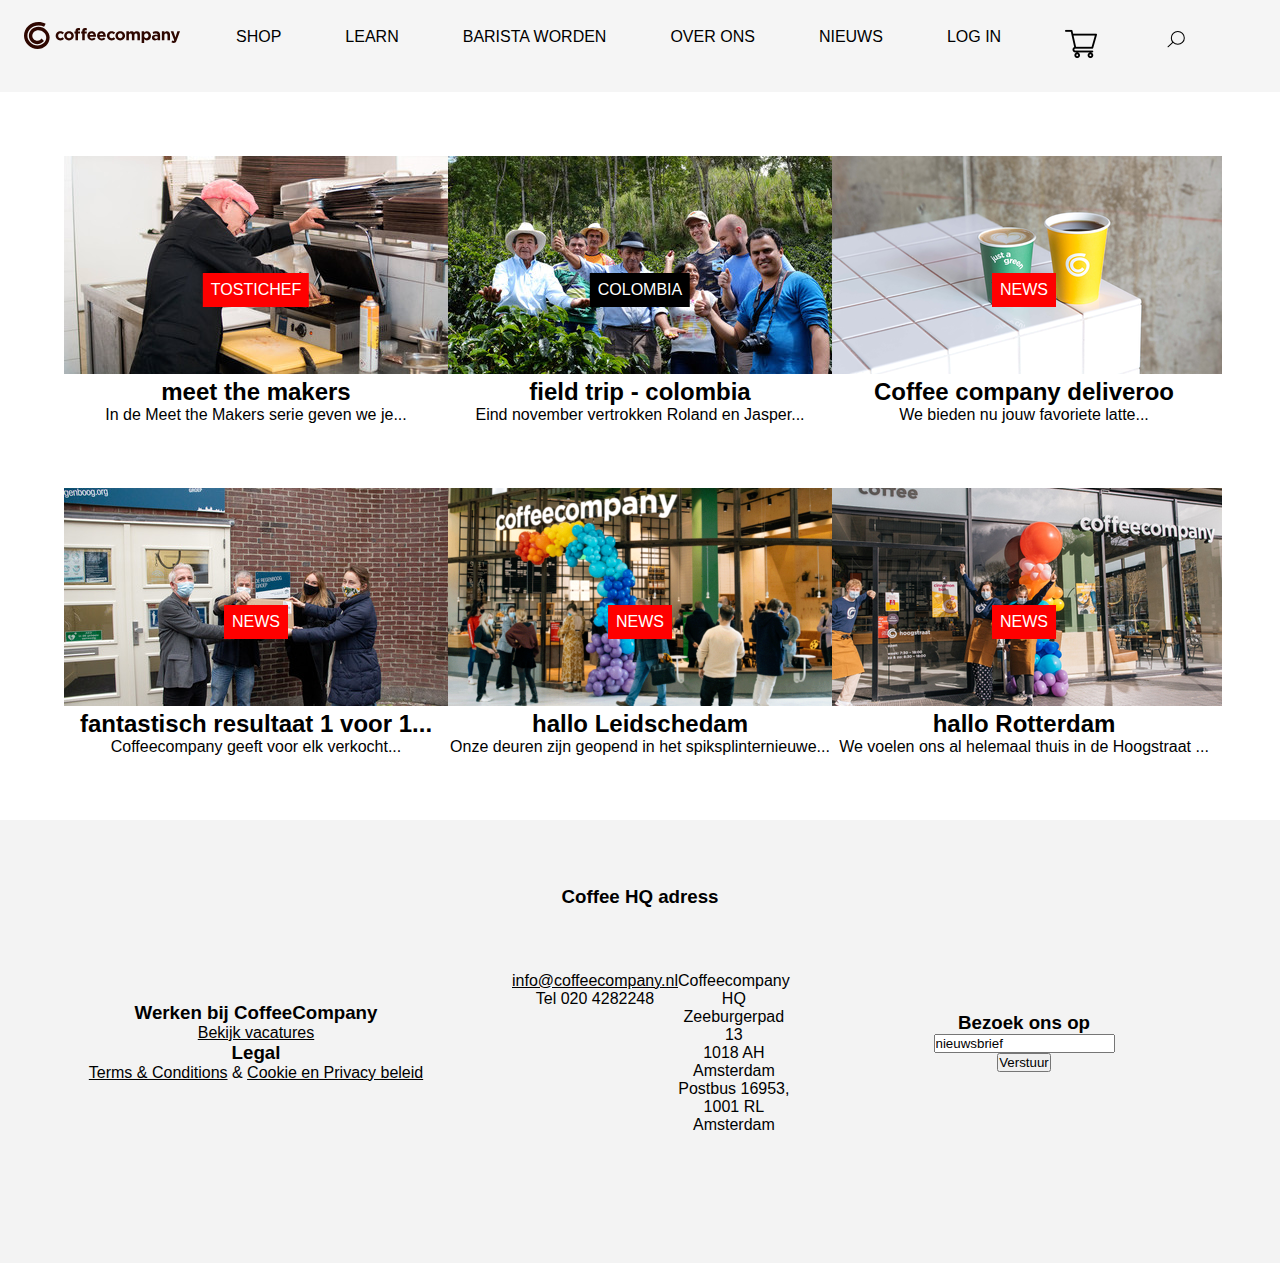
==== Frontend 21/shop.html @ bab2d158 "Add files via upload" ====
<!doctype html>
<html lang="nl">
    <head>
        <meta charset="UTF-8">
        <meta name="author" content="Denise Bartling">
        <meta name="viewport" content="width=device-width, initial-scale=1">
        <title>CoffeeCompany</title>
        <link href="styles/style.css" rel="stylesheet">
        <link rel="icon" type="image/svg+xml" href="images/ccfaveicon.jpg">
    </head>
    <body>
        <!-- start header -->
        <header>
            <!-- start nav bar -->
            <nav>
                <ul>
                    <li><img src="images/logocoffeecompany.svg" alt="CoffeeCompany"></li>
                    <li><a href="shop.html">SHOP</a></li>
                    <li><a href="learn">LEARN</a></li>
                    <li><a href="barista worden">BARISTA WORDEN</a></li>
                    <li><a href="over ons">OVER ONS</a></li>
                    <li><a href="nieuws">NIEUWS</a></li>
                    <li><a href="LOG IN">LOG IN</a></li>
                    <li><a href="WINKELWAGEN"><img src="images/shop.png" alt="winkelwagen"></a></li>
                    <li><a href="SEARCH"><img src="images/magnifyingglass.svg" alt="zoeken"></a></li>
                </ul>
            </nav>
        </header>
        
        <!-- start main -->
        <main>
            <!-- start first article row -->
                <section class="container">
                    <article>
                        <img src="images/mangrill.jpg" alt="Tostichef">
                            <section class="centered">TOSTICHEF</section>
                            <h2>meet the makers</h2>
                            <p>In de Meet the Makers serie geven we je...</p>
                    </article>
                    <article>
                        <img src="images/colombiameneren.jpg" alt="Field trip to columbia">
                            <section class="colombia">COLOMBIA</section>
                            <h2>field trip - colombia</h2>
                            <p>Eind november vertrokken Roland en Jasper...</p>
                    </article>
                    <article>
                        <img src="images/deliveroo.png" alt="Coffee company deliveroo">
                        <section class="centered">NEWS</section>
                        <h2>Coffee company deliveroo</h2>
                        <p>We bieden nu jouw favoriete latte...</p>
                    </article>
                </section>
        
                    <!-- start second article row -->
                <section class="container">
                    <article>
                        <img src="images/inzamelingsactie.jpeg" alt="Fantastisch resultaat 1 voor 1 inzamelingsactie">
                            <section class="centered">NEWS</section>
                            <h2>fantastisch resultaat 1 voor 1...</h2>
                            <p>Coffeecompany geeft voor elk verkocht...</p>
                        </article>
                        <article>
                            <img src="images/ccleidschedam.png" alt="Hallo Leidschedam">
                            <section class="centered">NEWS</section>
                            <h2>hallo Leidschedam</h2>
                            <p>Onze deuren zijn geopend in het spiksplinternieuwe...</p>
                        </article>
                        <article>
                            <img src="images/ccrotterdam.jpg" alt="Hallo Rotterdam">
                            <section class="centered">NEWS</section>
                            <h2>hallo Rotterdam</h2>
                            <p>We voelen ons al helemaal thuis in de Hoogstraat ...</p>
                        </article>
                    </section>
                </main>
                
                <!-- footer -->
                <footer>
                    <!-- start footer article row -->
                    <section class="container">
                        <!-- footer article 1 -->
                        <article>
                            <h3>Werken bij CoffeeCompany</h3>
                            <a href="bekijkdevacatures">Bekijk vacatures</a>
                            <h3>Legal</h3>
                            <p><a href="termsandconditions">Terms & Conditions</a> & <a href="cookieenprivacybeleid">Cookie en Privacy beleid</a>
                            </p>
                        </article>
                        
                        <!-- footer article 2 -->
                        <article>
                            <h3>Coffee HQ adress</h3>
                            <section class="container">
                                <section class="item">
                                    <ul>
                                        <li><a href="mailto:info@coffeecompany.nl">info@coffeecompany.nl</a></li>
                                        <li>Tel 020 4282248</li>
                                    </ul>
                                </section>
                                <section class="item">
                                    <ul>
                                        <li>Coffeecompany HQ</li>
                                        <li>Zeeburgerpad 13</li>
                                        <li>1018 AH Amsterdam</li>
                                        <li>Postbus 16953,</li>
                                        <li>1001 RL Amsterdam</li>
                                    </ul>
                                </section>
                            </section>
                        </article>
                        
                        <!-- footer article 3 -->
                        <article>
                            <h3>Bezoek ons op</h3>
                            <form>
                                <input type="nieuwsbrief email" value="nieuwsbrief ">
                            </form>
                            <button>Verstuur</button>
                        </article>
                    </section>
                </footer>
                
                <!-- make connecention with javascript file -->
                <script src="scripts/script.js"></script>
            </body>
        </html>
---- Frontend 21/styles/style.css ----
/* CSS Document */
/* Standard CSS for the whole website to fit the webpage */
*, *::after, *::before {
    box-sizing:border-box;  
    margin: 0;
    padding: 0;
}
/* css for fonts*/
body {
    font-family: 'Noto Sans', sans-serif;}

/* css to make the section display flex (container) */ 
.container{
    display: flex;
    margin: 4em;
}

/* css for article in the container section */
article{
    margin: auto;
    text-align: center;
    flex: 1 1 0px;
    width: 0;
    position: relative;
}

/* css for the nav bar */
nav ul{
    list-style-type: none;
    margin: 0;
    padding: 0;
    overflow: hidden;
    background-color: whitesmoke;
}

/* css for the items in nav bar */
nav li{
    float: left;
    display: block; 
    text-align: center;
    padding: 14px 16px;
    text-decoration: none;
}

/* css for image logo in nav bar*/
nav img{
    padding: 8px;
}

/* css for images in nav bar */
nav li a img{
    width: 2em;
    padding: 0;
}

/* css for the items in nav bar */
nav li a {
    display: block;
    text-align: center;
    padding: 14px 16px;
    text-decoration: none;
    left: 50%;
}

/* css to get text over slider */
.storemanager {
    position: absolute;
    top: 80%;
    left: 45%;
    transform: translate(-50%, -50%);
    color: white;
    padding: 1em;
}

/* css to get text over article images) */
.centered {
    position: absolute;
    top: 50%;
    left: 50%;
    transform: translate(-50%, -50%);
    color: white;
    background-color: red;
    padding: 0.5em;
}

/* css to get text over article images (colombia image) */
.colombia {
    position: absolute;
    top: 50%;
    left: 50%;
    transform: translate(-50%, -50%);
    color: white;
    background-color: black;
    padding: 0.5em;
}

/* css fot all the a elements */
a {
    color: black;
    background-color: none;    
}

/* css for the footer */
footer{
    background-color: #f3f3f3;
    margin-left: 0;
    margin-right: 0;
    max-width: 100%;
    padding-top: 0.1em;
    padding-bottom: 0.1em;
}

/* css for the ul in footer */
footer ul{
    list-style-type: none;
    margin: 0;
}

/* css for the image slider */
.slider{
    padding-left: 4.5em;
    width: 80%;
    height: auto;
    opacity: 0,8%;
}
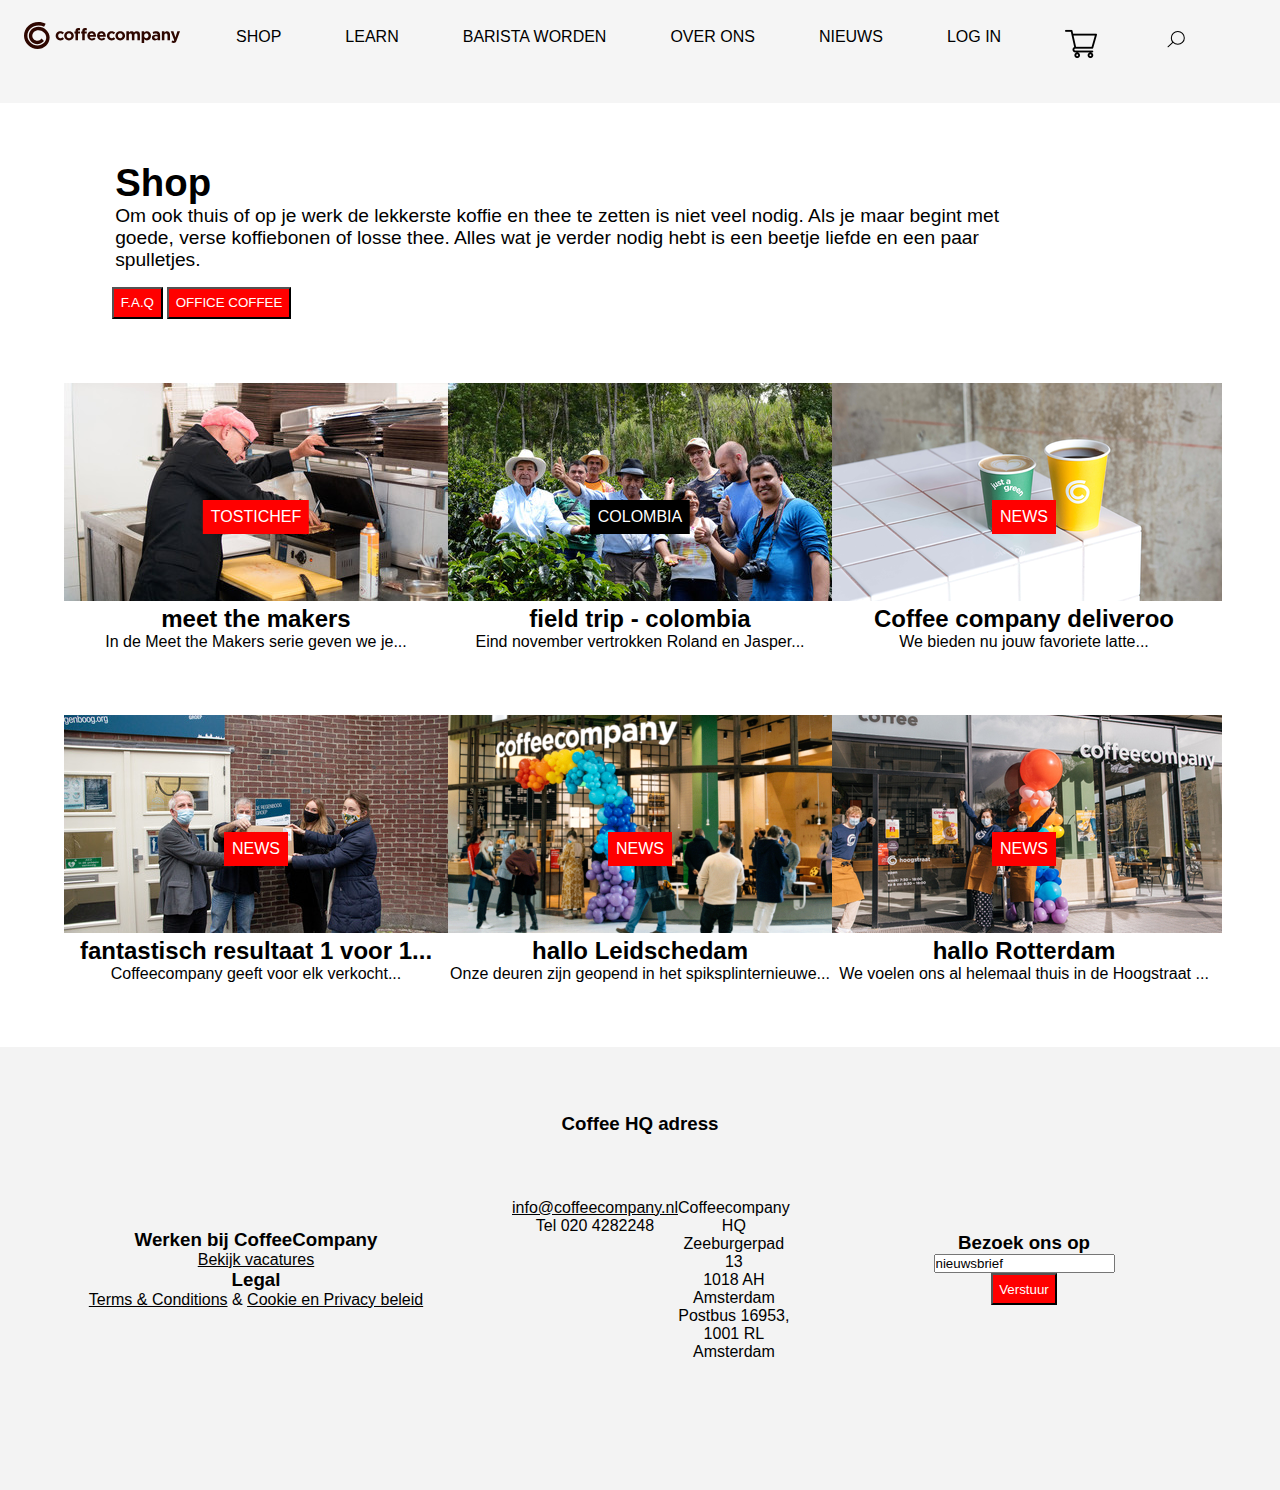
==== commit 90a19cfe: "Add files via upload" ====
--- a/Frontend 21/shop.html
+++ b/Frontend 21/shop.html
@@ -4,7 +4,7 @@
         <meta charset="UTF-8">
         <meta name="author" content="Denise Bartling">
         <meta name="viewport" content="width=device-width, initial-scale=1">
-        <title>CoffeeCompany</title>
+        <title>Shop | CoffeeCompany</title>
         <link href="styles/style.css" rel="stylesheet">
         <link rel="icon" type="image/svg+xml" href="images/ccfaveicon.jpg">
     </head>
@@ -14,7 +14,7 @@
             <!-- start nav bar -->
             <nav>
                 <ul>
-                    <li><img src="images/logocoffeecompany.svg" alt="CoffeeCompany"></li>
+                    <li><img src="images/logocoffeecompany.svg" alt="CoffeeCompany"><a href="index.html"></a></li>
                     <li><a href="shop.html">SHOP</a></li>
                     <li><a href="learn">LEARN</a></li>
                     <li><a href="barista worden">BARISTA WORDEN</a></li>
@@ -29,6 +29,16 @@
         
         <!-- start main -->
         <main>
+            <section class="shopintro">
+                <h1>Shop</h1>
+                <p>Om ook thuis of op je werk de lekkerste koffie en thee te zetten is niet veel nodig. Als je maar begint met goede, verse koffiebonen of losse thee. Alles wat je verder nodig hebt is een beetje liefde en een paar spulletjes.</p> 
+            </section>
+            
+            <section class="buttons">
+                <button>F.A.Q</button>
+                <button>OFFICE COFFEE</button>
+            </section>
+
             <!-- start first article row -->
                 <section class="container">
                     <article>
--- a/Frontend 21/styles/style.css
+++ b/Frontend 21/styles/style.css
@@ -72,6 +72,14 @@
     padding: 1em;
 }
 
+/* css for the image slider */
+.slider{
+    padding-left: 4.5em;
+    width: 80%;
+    height: auto;
+    opacity: 0,8%;
+}
+
 /* css to get text over article images) */
 .centered {
     position: absolute;
@@ -100,6 +108,24 @@
     background-color: none;    
 }
 
+.shopintro {
+    padding-top: 3em;
+    padding-left: 6em;
+    width: 80%;
+    font-size: 120%;
+}
+
+.buttons{
+    margin-top:  1em;
+    margin-left: 7em;
+}
+
+button {
+    color: white;
+    background-color: red;
+    padding: 0.5em;
+}
+
 /* css for the footer */
 footer{
     background-color: #f3f3f3;
@@ -116,10 +142,4 @@
     margin: 0;
 }
 
-/* css for the image slider */
-.slider{
-    padding-left: 4.5em;
-    width: 80%;
-    height: auto;
-    opacity: 0,8%;
-}
+
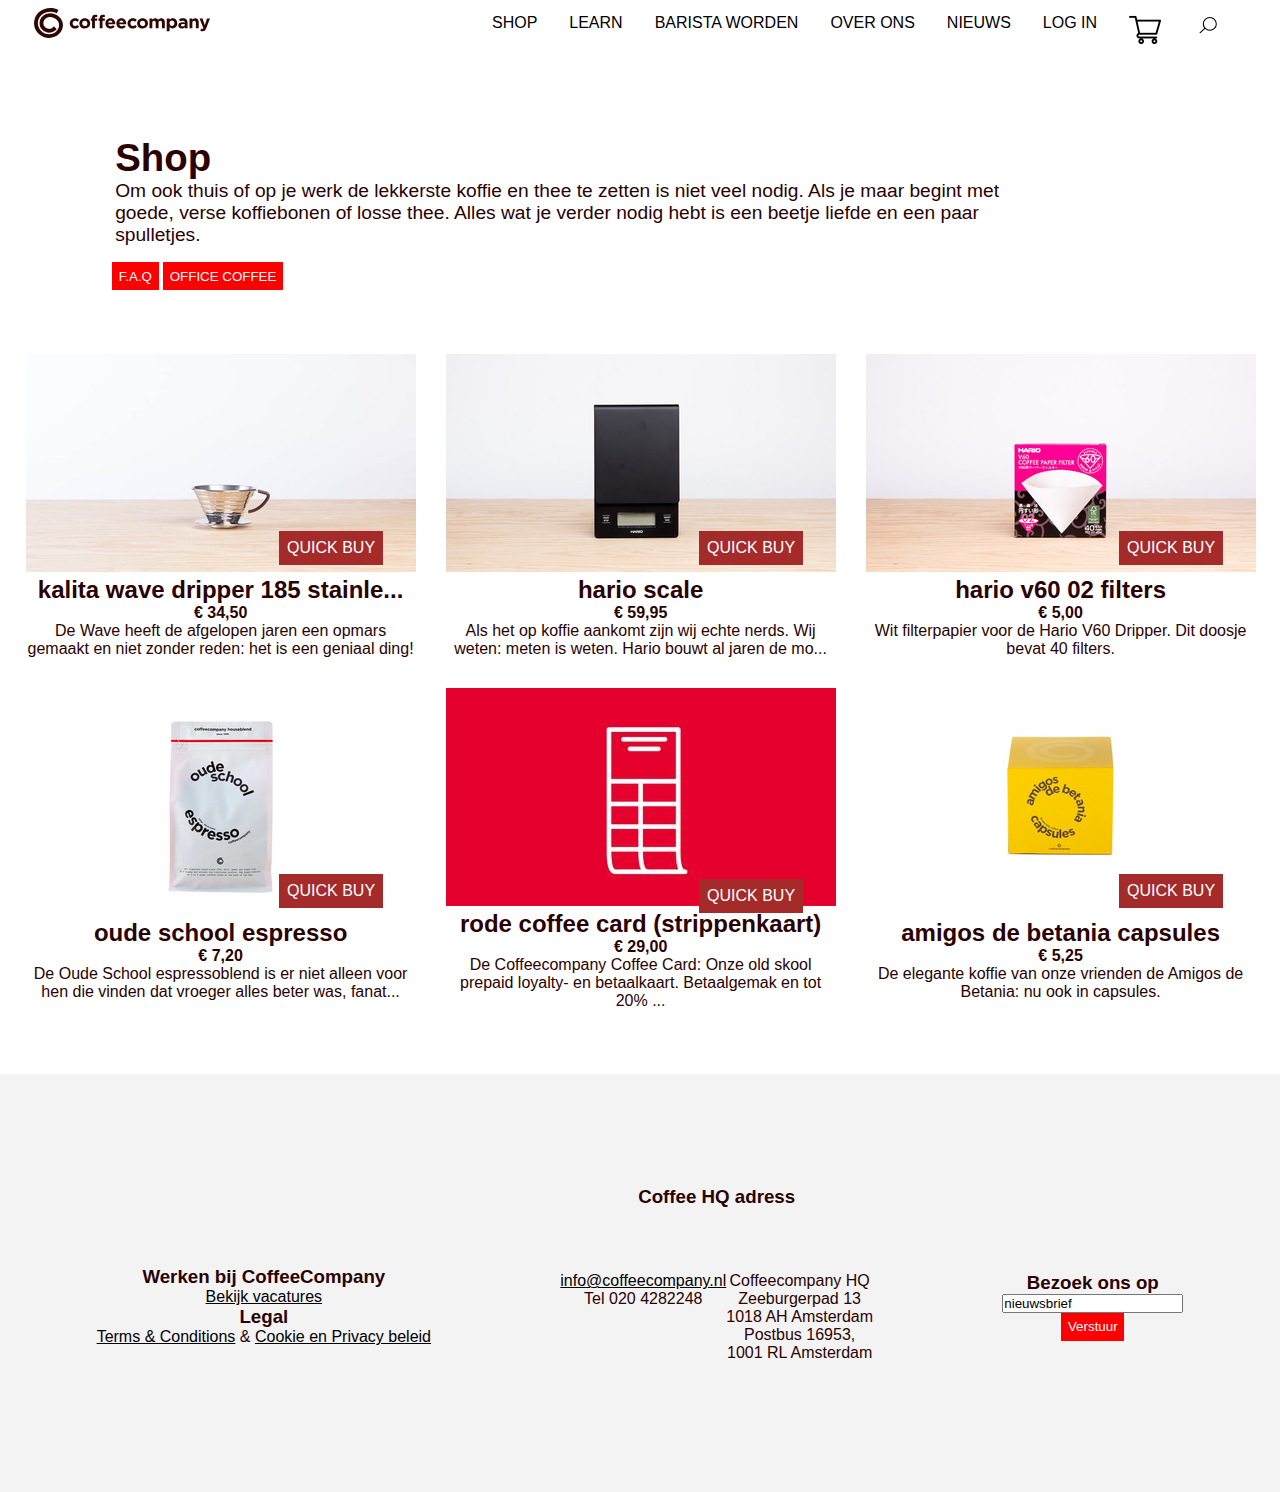
==== commit 4f41a51a: "Add files via upload" ====
--- a/Frontend 21/shop.html
+++ b/Frontend 21/shop.html
@@ -9,20 +9,35 @@
         <link rel="icon" type="image/svg+xml" href="images/ccfaveicon.jpg">
     </head>
     <body>
+
+    <!-- start mobile menu -->
+    <nav class="mobilemenu">
+        <ul>
+            <li><a href="shop.html">SHOP</a></li>
+            <li><a href="learn">LEARN</a></li>
+            <li><a href="barista worden">BARISTA WORDEN</a></li>
+            <li><a href="over ons">OVER ONS</a></li>
+            <li><a href="nieuws">NIEUWS</a></li>
+            <li><a href="LOG IN">LOG IN</a></li>
+            <li><a href="SEARCH"><img src="images/magnifyingglass.svg" alt="zoeken"></a></li>
+        </ul>
+    </nav>
+
         <!-- start header -->
         <header>
             <!-- start nav bar -->
             <nav>
                 <ul>
-                    <li><img src="images/logocoffeecompany.svg" alt="CoffeeCompany"><a href="index.html"></a></li>
-                    <li><a href="shop.html">SHOP</a></li>
-                    <li><a href="learn">LEARN</a></li>
-                    <li><a href="barista worden">BARISTA WORDEN</a></li>
-                    <li><a href="over ons">OVER ONS</a></li>
-                    <li><a href="nieuws">NIEUWS</a></li>
-                    <li><a href="LOG IN">LOG IN</a></li>
+                    <li class="logo"><img src="images/logocoffeecompany.svg" alt="CoffeeCompany"><a href="index.html"></a></li>
+                    <li class="hideonmobile"><a href="shop.html">SHOP</a></li>
+                    <li class="hideonmobile"><a href="learn">LEARN</a></li>
+                    <li class="hideonmobile"><a href="barista worden">BARISTA WORDEN</a></li>
+                    <li class="hideonmobile"><a href="over ons">OVER ONS</a></li>
+                    <li class="hideonmobile"><a href="nieuws">NIEUWS</a></li>
+                    <li class="hideonmobile"><a href="LOG IN">LOG IN</a></li>
                     <li><a href="WINKELWAGEN"><img src="images/shop.png" alt="winkelwagen"></a></li>
-                    <li><a href="SEARCH"><img src="images/magnifyingglass.svg" alt="zoeken"></a></li>
+                    <li class="hideonmobile"><a href="SEARCH"><img src="images/magnifyingglass.svg" alt="zoeken"></a></li>
+                    <li><button id="menu"><img class='hamburgermenu' src="images/hamburgermenu.svg" alt="menu"/></button></li>
                 </ul>
             </nav>
         </header>
@@ -40,54 +55,69 @@
             </section>
 
             <!-- start first article row -->
-                <section class="container">
+                <section class="container articles">
                     <article>
-                        <img src="images/mangrill.jpg" alt="Tostichef">
-                            <section class="centered">TOSTICHEF</section>
-                            <h2>meet the makers</h2>
-                            <p>In de Meet the Makers serie geven we je...</p>
+                        <section class="zoom">
+                            <img src="images/shop1.jpeg" alt="Wave dripper">
+                        </section>
+                            <section class="quickbuy">QUICK BUY</section>
+                            <h2>kalita wave dripper 185 stainle...</h2>
+                            <h4>€ 34,50</h4>
+                            <p>De Wave heeft de afgelopen jaren een opmars gemaakt en niet zonder reden: het is een geniaal ding!</p>
                     </article>
                     <article>
-                        <img src="images/colombiameneren.jpg" alt="Field trip to columbia">
-                            <section class="colombia">COLOMBIA</section>
-                            <h2>field trip - colombia</h2>
-                            <p>Eind november vertrokken Roland en Jasper...</p>
+                        <section class="zoom">
+                            <img src="images/shop2.jpeg" alt="Koffiefilters">
+                        </section>    
+                            <section class="quickbuy">QUICK BUY</section>
+                            <h2>hario scale</h2>
+                            <h4>€ 59,95</h4>
+                            <p>Als het op koffie aankomt zijn wij echte nerds. Wij weten: meten is weten. Hario bouwt al jaren de mo...</p>
                     </article>
                     <article>
-                        <img src="images/deliveroo.png" alt="Coffee company deliveroo">
-                        <section class="centered">NEWS</section>
-                        <h2>Coffee company deliveroo</h2>
-                        <p>We bieden nu jouw favoriete latte...</p>
+                        <section class="zoom">
+                           <img src="images/shop3.jpeg" alt="Koffiefilters">
+                        </section>   
+                        <section class="quickbuy">QUICK BUY</section>
+                        <h2>hario v60 02 filters</h2>
+                        <h4>€ 5,00</h4>
+                        <p>Wit filterpapier voor de Hario V60 Dripper. Dit doosje bevat 40 filters.</p>
+                    </article>
+        
+                    <article>
+                        <section class="zoom">
+                            <img src="images/shop4.jpeg" alt="Koffiebonen">
+                        </section>    
+                        <section class="quickbuy">QUICK BUY</section>
+                            <h2>oude school espresso</h2>
+                            <h4>€ 7,20</h4>
+                            <p>De Oude School espressoblend is er niet alleen voor hen die vinden dat vroeger alles beter was, fanat...</p>
+                    </article>
+                    <article>
+                        <section class="zoom">
+                            <img src="images/shop5.jpeg" alt="Strippenkaart">
+                        </section>     
+                        <section class="quickbuy">QUICK BUY</section>
+                            <h2>rode coffee card (strippenkaart)</h2>
+                            <h4>€ 29,00</h4>
+                            <p>De Coffeecompany Coffee Card: Onze old skool prepaid loyalty- en betaalkaart. Betaalgemak en tot 20% ...</p>
+                    </article>
+                    <article>
+                        <section class="zoom">
+                          <img src="images/shop6.jpeg" alt="Koffiecapsules">
+                        </section>  
+                        <section class="quickbuy">QUICK BUY</section>
+                            <h2>amigos de betania capsules</h2>
+                            <h4>€ 5,25</h4>
+                            <p>De elegante koffie van onze vrienden de Amigos de Betania: nu ook in capsules.</p>
                     </article>
                 </section>
-        
-                    <!-- start second article row -->
-                <section class="container">
-                    <article>
-                        <img src="images/inzamelingsactie.jpeg" alt="Fantastisch resultaat 1 voor 1 inzamelingsactie">
-                            <section class="centered">NEWS</section>
-                            <h2>fantastisch resultaat 1 voor 1...</h2>
-                            <p>Coffeecompany geeft voor elk verkocht...</p>
-                        </article>
-                        <article>
-                            <img src="images/ccleidschedam.png" alt="Hallo Leidschedam">
-                            <section class="centered">NEWS</section>
-                            <h2>hallo Leidschedam</h2>
-                            <p>Onze deuren zijn geopend in het spiksplinternieuwe...</p>
-                        </article>
-                        <article>
-                            <img src="images/ccrotterdam.jpg" alt="Hallo Rotterdam">
-                            <section class="centered">NEWS</section>
-                            <h2>hallo Rotterdam</h2>
-                            <p>We voelen ons al helemaal thuis in de Hoogstraat ...</p>
-                        </article>
-                    </section>
-                </main>
+            </main>
                 
                 <!-- footer -->
                 <footer>
                     <!-- start footer article row -->
-                    <section class="container">
+                    <section class="container footer">
                         <!-- footer article 1 -->
                         <article>
                             <h3>Werken bij CoffeeCompany</h3>
@@ -130,7 +160,7 @@
                     </section>
                 </footer>
                 
-                <!-- make connecention with javascript file -->
-                <script src="scripts/script.js"></script>
-            </body>
-        </html>+            <!-- make connecention with javascript file -->
+            <script src="scripts/script.js"></script>
+    </body>
+</html>--- a/Frontend 21/styles/style.css
+++ b/Frontend 21/styles/style.css
@@ -7,7 +7,13 @@
 }
 /* css for fonts*/
 body {
-    font-family: 'Noto Sans', sans-serif;}
+    font-family: 'Noto Sans', sans-serif;
+    color: #290201;
+}
+
+image{
+    max-width: 100%;
+}
 
 /* css to make the section display flex (container) */ 
 .container{
@@ -19,32 +25,32 @@
 article{
     margin: auto;
     text-align: center;
-    flex: 1 1 0px;
-    width: 0;
     position: relative;
-}
-
-/* css for the nav bar */
+    max-width: 96vw;
+}
+
+nav{
+    margin-left: auto;
+    margin-right: auto;
+    width: 1400px;
+    max-width: 96%;
+    
+}
+
 nav ul{
+    display: flex;
+    flex-direction: row;
     list-style-type: none;
-    margin: 0;
-    padding: 0;
-    overflow: hidden;
-    background-color: whitesmoke;
-}
-
-/* css for the items in nav bar */
-nav li{
-    float: left;
-    display: block; 
-    text-align: center;
-    padding: 14px 16px;
-    text-decoration: none;
+}
+
+nav ul .logo{
+    margin-right: auto;
 }
 
 /* css for image logo in nav bar*/
 nav img{
     padding: 8px;
+    width: 12em;
 }
 
 /* css for images in nav bar */
@@ -62,6 +68,21 @@
     left: 50%;
 }
 
+button#menu {
+    background: transparent;
+}
+nav ul .hamburgermenu{
+    background: transparent;
+    border: 0px;
+    height: 40px;
+    width: 40px;
+    transform: rotate(0);
+    transition: 0.3s ease transform;
+}
+nav ul .hamburgermenu.active{
+    transform: rotate(90deg);
+}
+
 /* css to get text over slider */
 .storemanager {
     position: absolute;
@@ -74,11 +95,28 @@
 
 /* css for the image slider */
 .slider{
-    padding-left: 4.5em;
-    width: 80%;
+    margin-left: auto;
+    margin-right: auto;
+    width: 1400px;
+    max-width: 96%;
     height: auto;
-    opacity: 0,8%;
-}
+    
+
+}
+.slider img{
+    width: 100%;
+}
+
+.container.articles {
+    display: grid;
+    grid-template-columns: repeat(3, 1fr);
+    grid-gap: 30px;
+    margin-left: auto;
+    margin-right: auto;
+    width: 1400px;
+    max-width: 96%;
+}
+
 
 /* css to get text over article images) */
 .centered {
@@ -100,6 +138,28 @@
     color: white;
     background-color: black;
     padding: 0.5em;
+}
+
+/* css to get text over article (shop images) */
+.quickbuy {
+    position: absolute;
+    bottom: 25%;
+    right: -5%;
+    transform: translate(-50%, -50%);
+    color: white;
+    background-color: brown;
+    padding: 0.5em;
+}
+
+/* css to get text over article (solliciteren) */
+.sollicteren {
+    position: absolute;
+    bottom: -60%;
+    left: 10%;
+    transform: translate(-50%, -50%);
+    color: white;
+    background-color: #fc2a34;
+    padding: 0.3em;
 }
 
 /* css fot all the a elements */
@@ -118,21 +178,49 @@
 .buttons{
     margin-top:  1em;
     margin-left: 7em;
+
 }
 
 button {
     color: white;
     background-color: red;
     padding: 0.5em;
-}
+    border: none;
+}
+
+/*
+a:hover {
+    opacity: 50%;
+    border-radius:10px;
+  }
+/* Source https://codepen.io/Aardwerk/pen/zYoOJjP */ */
+
+
+.zoom {
+    padding: 50px;
+    transition: 0.3s ease transform;
+    width: 102%;
+    height: 102%;
+    margin: 0 auto;
+    cursor: pointer;
+  }
+  
+  .zoom:hover {
+    -ms-transform: scale(1.1); /* IE 9 */
+    -webkit-transform: scale(1.1); /* Safari 3-8 */
+    transform: scale(1.1);
+    cursor: pointer;
+}
+/* ^Source zoom https://www.w3schools.com/howto/tryit.asp?filename=tryhow_css_zoom_hover*/
+
 
 /* css for the footer */
 footer{
     background-color: #f3f3f3;
-    margin-left: 0;
-    margin-right: 0;
+    margin-left: auto;
+    margin-right: auto;
     max-width: 100%;
-    padding-top: 0.1em;
+    padding-top: 3em;
     padding-bottom: 0.1em;
 }
 
@@ -142,4 +230,69 @@
     margin: 0;
 }
 
-
+/* mobile menu */
+.mobilemenu {
+    display: none;
+}
+
+.mobilemenu .hideonmobile {
+    display: block;
+}
+
+.hamburgermenu {
+    display: none;
+}
+
+/* grid bij max 1200px*/
+@media (max-width: 1200px) {
+    .container.articles {
+        grid-template-columns: repeat(2, 1fr);
+    }
+
+    nav .hideonmobile {
+        display: none;
+    }
+
+    .hamburgermenu {
+        display: block;
+    }
+
+    .mobilemenu {
+        display: block;
+        position: absolute;
+        top: 77px;
+        left: 0;
+        bottom: 0;
+        width: 80%;
+        background-color: #f3f3f3;
+        z-index: 99999;
+        transform: translateX(-100%);
+        transition: 0.3s ease transform;
+        border-right: 1px solid #e4e4e4;;
+    }
+
+    .mobilemenu.active {
+        transform: translateX(0);
+    }
+
+    .mobilemenu ul {
+        flex-direction: column;
+        background: #fff;
+    }
+
+    .mobilemenu li {
+        border-bottom: 1px solid #e4e4e4;
+    }
+}
+
+/* grid bij max 800px*/
+@media (max-width: 800px) {
+    .container.articles {
+        grid-template-columns: repeat(1, 1fr);
+    }
+
+    .container.footer {
+        flex-direction: column;
+    }
+}
+
